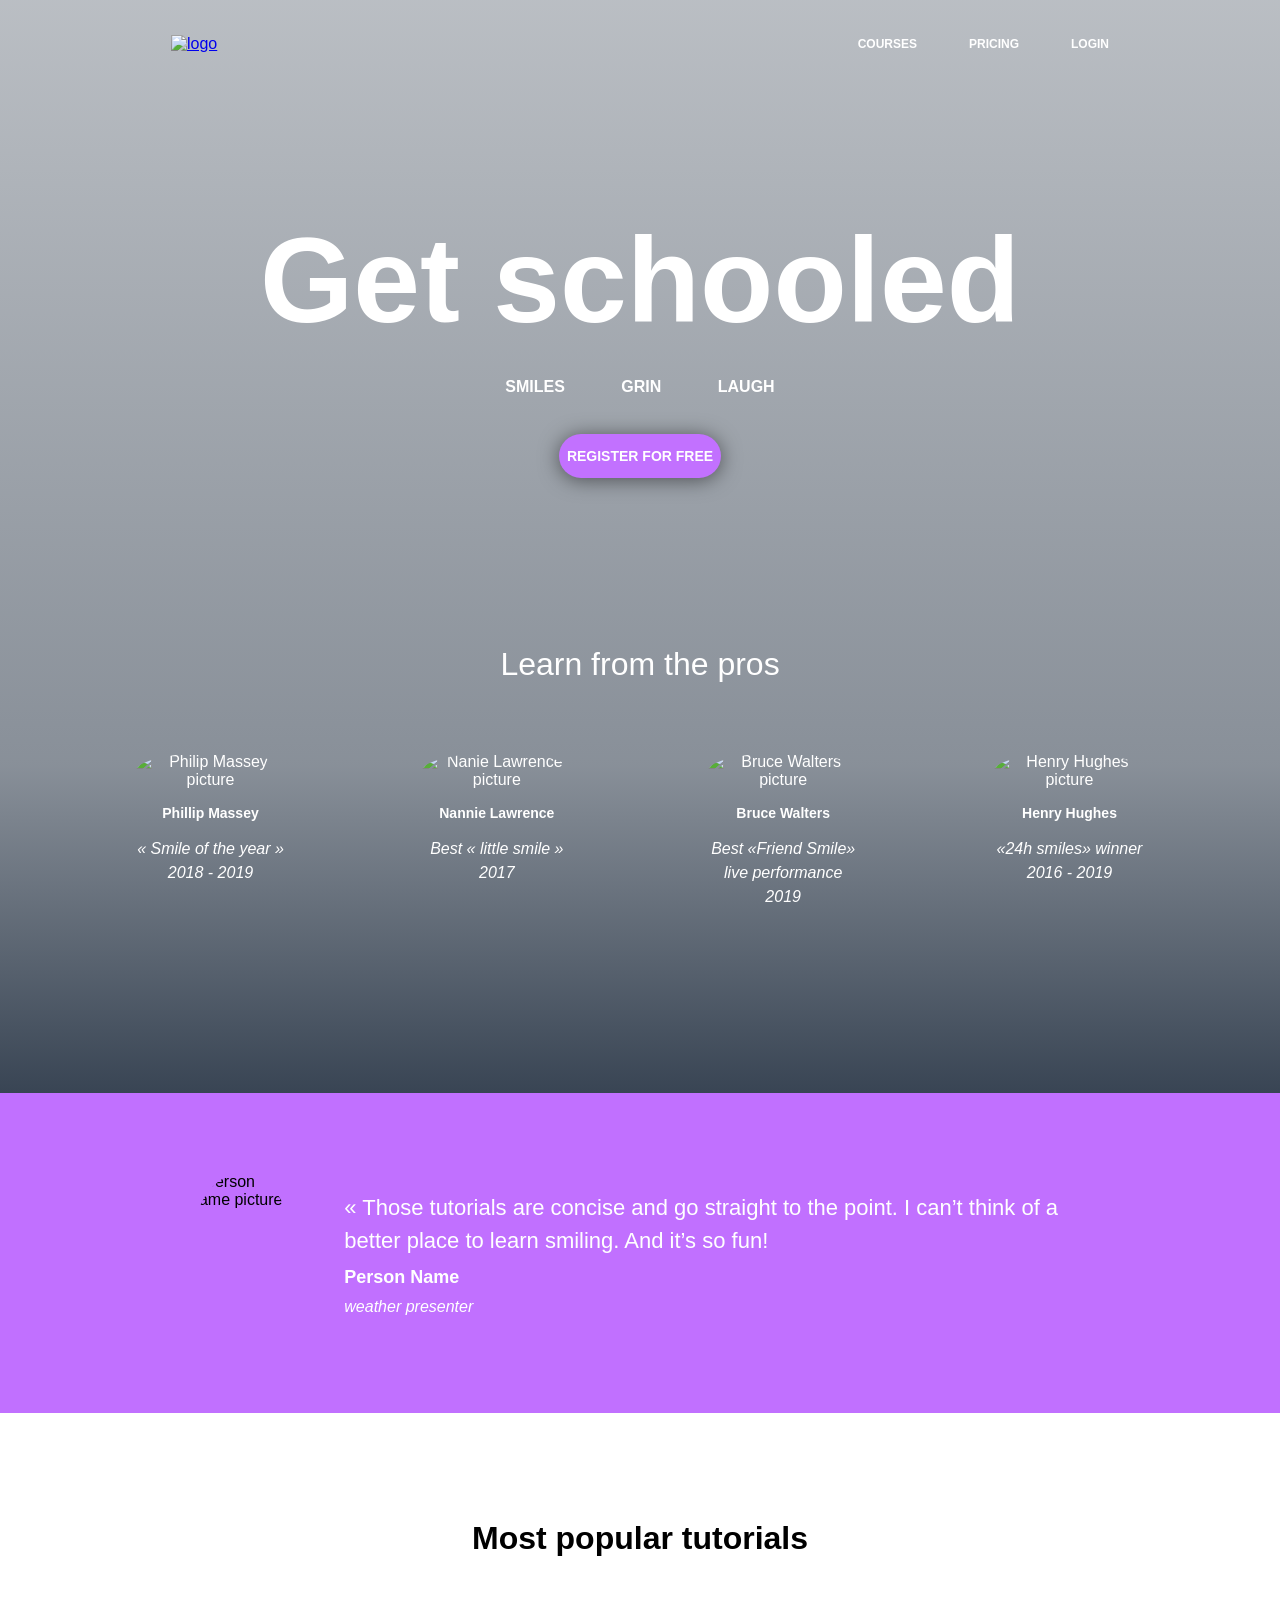
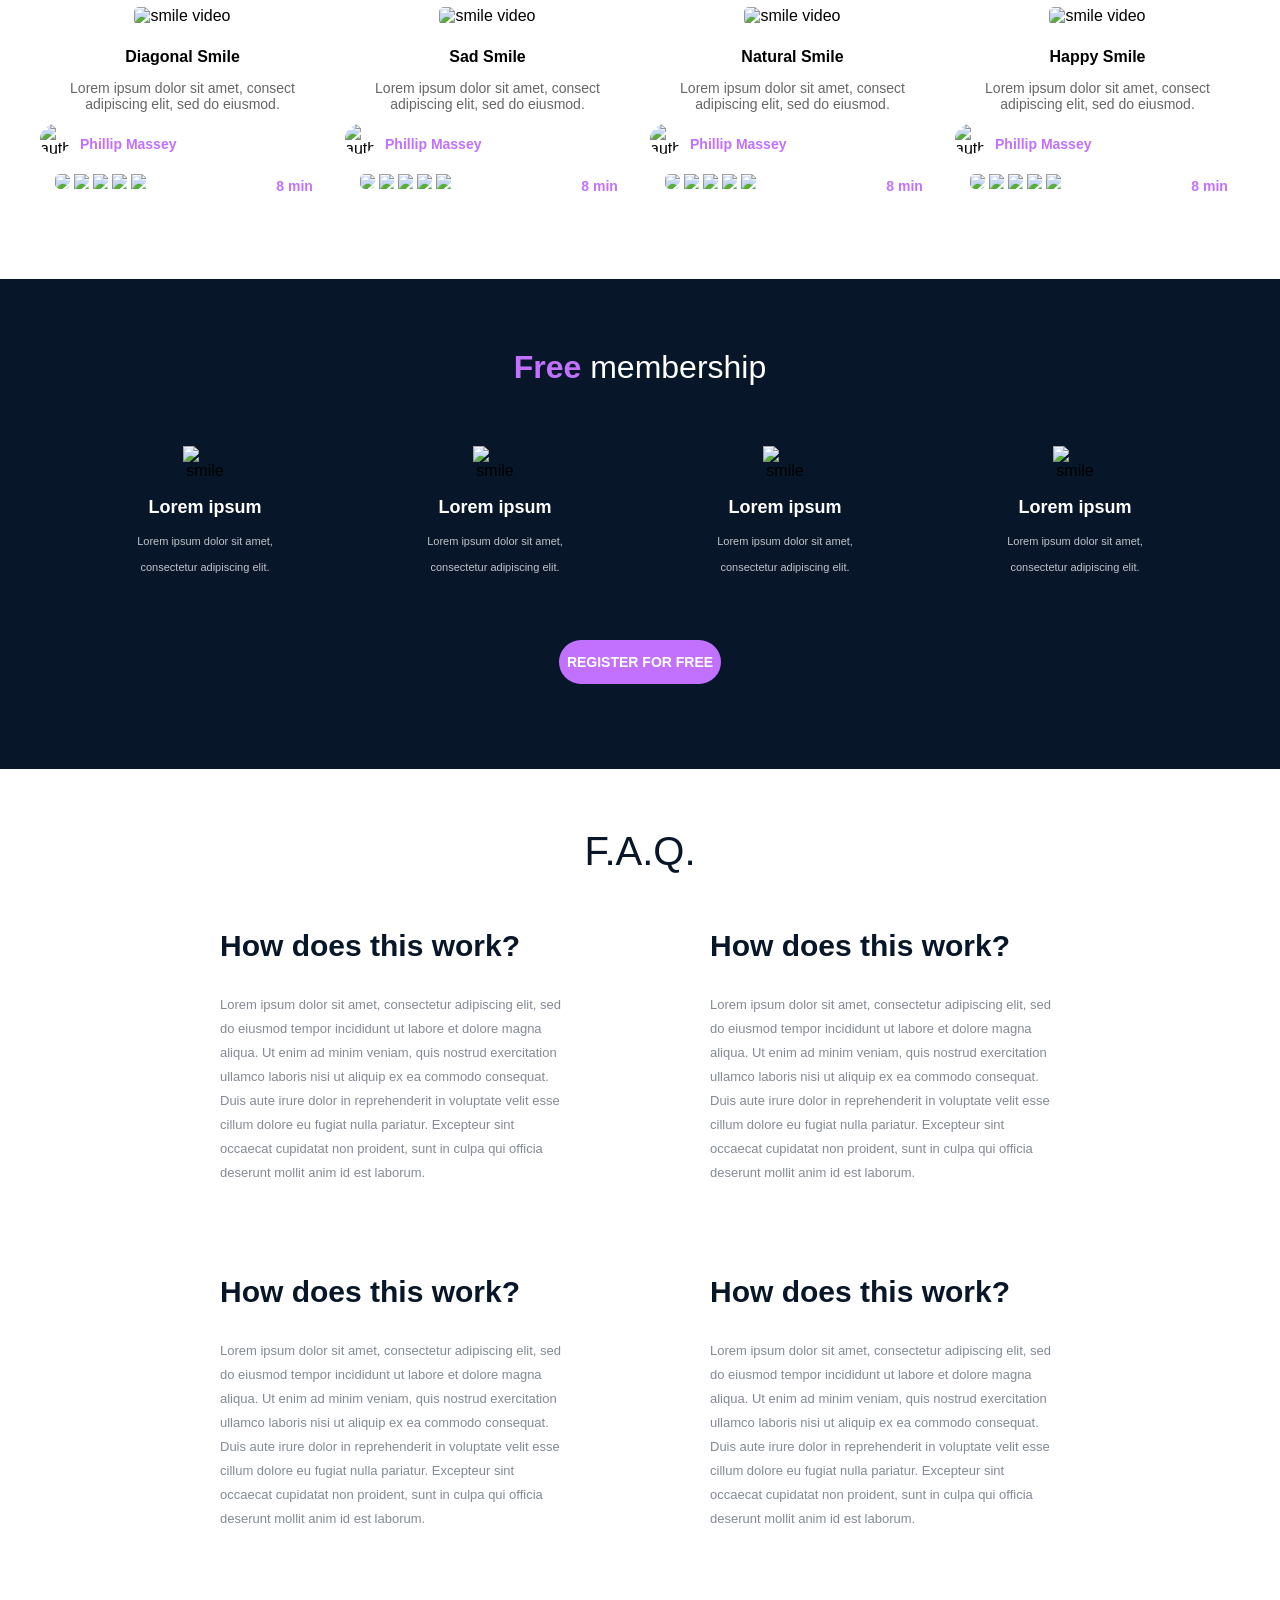
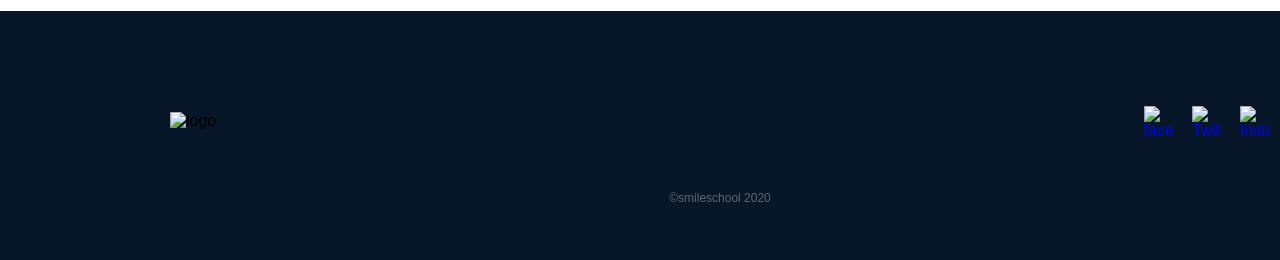
==== index.html @ f11e7d94 "move index and css to root" ====
<!DOCTYPE html>
<html lang="en">
<head>
    <meta charset="UTF-8">
    <meta name="viewport" content="width=device-width, initial-scale=1.0">
    <title>Document</title>
    <link rel="stylesheet" href="styles.css">
</head>
<body>
    <header>
        <a href="#">
            <img src="../images/logo.png" alt="logo">
        </a>
        <nav>
            <a href="#">COURSES</a>
            <a href="#">PRICING</a>
            <a href="#">LOGIN</a>
        </nav>
    </header>
    
    <main>
        <section class="main-part">
            <div>
                <h1>Get schooled</h1>
                <p>SMILES GRIN LAUGH</p>
                <button>REGISTER FOR FREE</button>
            </div>
            <div>
                <h2>Learn from the pros</h2>

                <div class="pros">
                    <div class="pro">
                        <img src="../images/avatar.png" alt="Philip Massey picture">
                        <h3>Phillip Massey</h3>
                        <p>« Smile of the year » 2018 - 2019</p>
                    </div>
                    <div class="pro">
                        <img src="../images/avatar (1).png" alt="Nanie Lawrence picture">
                        <h3>Nannie Lawrence</h3>
                        <p>Best « little smile » 2017</p>
                    </div>
                    <div class="pro">
                        <img src="../images/avatar (2).png" alt="Bruce Walters picture">
                        <h3>Bruce Walters</h3>
                        <p>Best «Friend Smile» live performance 2019</p>
                    </div>
                    <div class="pro">
                        <img src="../images/avatar (3).png" alt="Henry Hughes picture">
                        <h3>Henry Hughes</h3>
                        <p>«24h smiles» winner 2016 - 2019</p>
                    </div>
                </div>
            </div>
        </section>
        <section>
            <div>
                <img src="../images/avatar-4.png" alt="person name picture">
                <div>
                    <blockquote>« Those tutorials are concise and go straight to the point. I can’t think of a better place to learn smiling. And it’s so fun!</blockquote>
                    <p>Person Name</p>
                    <p>weather presenter</p>
                </div>
            </div>
        </section>
        <section>
            <h1>Most popular tutorials</h1>
            <div>
                <div>
                    <img src="../images/preview.png" alt="smile video">
                    <h2>Diagonal Smile</h2>
                    <p>Lorem ipsum dolor sit amet, consect adipiscing elit, sed do eiusmod.</p>
                    <div>
                        <img src="../images/avatar (5).png" alt="author picture">
                        <h3>Phillip Massey</h3>
                    </div>
                    <div>
                        <div>
                            <img src="../images/Star_1.png" alt="full star">
                            <img src="../images/Star_1.png" alt="full star">
                            <img src="../images/Star_1.png" alt="full star">
                            <img src="../images/Star_1.png" alt="full star">
                            <img src="../images/Star_5.png" alt="empty star">
                        </div>
                        <p>8 min</p>
                    </div>
                </div>

                <div>
                    <img src="../images/preview (1).png" alt="smile video">
                    <h2>Sad Smile</h2>
                    <p>Lorem ipsum dolor sit amet, consect adipiscing elit, sed do eiusmod.</p>
                    <div>
                        <img src="../images/avatar (5).png" alt="author picture">
                        <h3>Phillip Massey</h3>
                    </div>
                    <div>
                        <div>
                            <img src="../images/Star_1.png" alt="full star">
                            <img src="../images/Star_1.png" alt="full star">
                            <img src="../images/Star_1.png" alt="full star">
                            <img src="../images/Star_1.png" alt="full star">
                            <img src="../images/Star_5.png" alt="empty star">
                        </div>
                        <p>8 min</p>
                    </div>
                </div>
                
                <div>
                    <img src="../images/preview (2).png" alt="smile video">
                    <h2>Natural Smile</h2>
                    <p>Lorem ipsum dolor sit amet, consect adipiscing elit, sed do eiusmod.</p>
                    <div>
                        <img src="../images/avatar (5).png" alt="author picture">
                        <h3>Phillip Massey</h3>
                    </div>
                    <div>
                        <div>
                            <img src="../images/Star_1.png" alt="full star">
                            <img src="../images/Star_1.png" alt="full star">
                            <img src="../images/Star_1.png" alt="full star">
                            <img src="../images/Star_1.png" alt="full star">
                            <img src="../images/Star_5.png" alt="empty star">
                        </div>
                        <p>8 min</p>
                    </div>
                </div>

                <div>
                    <img src="../images/preview (3).png" alt="smile video">
                    <h2>Happy Smile</h2>
                    <p>Lorem ipsum dolor sit amet, consect adipiscing elit, sed do eiusmod.</p>
                    <div>
                        <img src="../images/avatar (5).png" alt="author picture">
                        <h3>Phillip Massey</h3>
                    </div>
                    <div>
                        <div>
                            <img src="../images/Star_1.png" alt="full star">
                            <img src="../images/Star_1.png" alt="full star">
                            <img src="../images/Star_1.png" alt="full star">
                            <img src="../images/Star_1.png" alt="full star">
                            <img src="../images/Star_5.png" alt="empty star">
                        </div>
                        <p>8 min</p>
                    </div>
                </div>
            </div>
        </section>
        <section>
            <h1><span class="highlight">Free</span> membership</h1>
            <div>
                <div>
                    <img src="../images/smile.png" alt="smile">
                    <h2>Lorem ipsum</h2>
                    <p>Lorem ipsum dolor sit amet,<br>consectetur adipiscing elit.</p>
                </div>
            </div>
            <div>
                <div>
                    <img src="../images/smile.png" alt="smile">
                    <h2>Lorem ipsum</h2>
                    <p>Lorem ipsum dolor sit amet, consectetur adipiscing elit.</p>
                </div>
            </div>
            <div>
                <div>
                    <img src="../images/smile.png" alt="smile">
                    <h2>Lorem ipsum</h2>
                    <p>Lorem ipsum dolor sit amet, consectetur adipiscing elit.</p>
                </div>
            </div>
            <div>
                <div>
                    <img src="../images/smile.png" alt="smile">
                    <h2>Lorem ipsum</h2>
                    <p>Lorem ipsum dolor sit amet, consectetur adipiscing elit.</p>
                </div>
            </div>
            <button>REGISTER FOR FREE</button>
        </section>
        <section>
            <h1>F.A.Q.</h1>
            <div class="row">
                <div class="item">
                    <h2>How does this work?</h2>
                    <p>Lorem ipsum dolor sit amet, consectetur adipiscing elit, sed do eiusmod tempor incididunt ut labore et dolore magna aliqua. Ut enim ad minim veniam, quis nostrud exercitation ullamco laboris nisi ut aliquip ex ea commodo consequat. Duis aute irure dolor in reprehenderit in voluptate velit esse cillum dolore eu fugiat nulla pariatur. Excepteur sint occaecat cupidatat non proident, sunt in culpa qui officia deserunt mollit anim id est laborum.</p>
                </div>
                <div class="item">
                    <h2>How does this work?</h2>
                    <p>Lorem ipsum dolor sit amet, consectetur adipiscing elit, sed do eiusmod tempor incididunt ut labore et dolore magna aliqua. Ut enim ad minim veniam, quis nostrud exercitation ullamco laboris nisi ut aliquip ex ea commodo consequat. Duis aute irure dolor in reprehenderit in voluptate velit esse cillum dolore eu fugiat nulla pariatur. Excepteur sint occaecat cupidatat non proident, sunt in culpa qui officia deserunt mollit anim id est laborum.</p>
                </div>
            </div>
            <div class="row">
                <div class="item">
                    <h2>How does this work?</h2>
                    <p>Lorem ipsum dolor sit amet, consectetur adipiscing elit, sed do eiusmod tempor incididunt ut labore et dolore magna aliqua. Ut enim ad minim veniam, quis nostrud exercitation ullamco laboris nisi ut aliquip ex ea commodo consequat. Duis aute irure dolor in reprehenderit in voluptate velit esse cillum dolore eu fugiat nulla pariatur. Excepteur sint occaecat cupidatat non proident, sunt in culpa qui officia deserunt mollit anim id est laborum.</p>
                </div>
                <div class="item">
                    <h2>How does this work?</h2>
                    <p>Lorem ipsum dolor sit amet, consectetur adipiscing elit, sed do eiusmod tempor incididunt ut labore et dolore magna aliqua. Ut enim ad minim veniam, quis nostrud exercitation ullamco laboris nisi ut aliquip ex ea commodo consequat. Duis aute irure dolor in reprehenderit in voluptate velit esse cillum dolore eu fugiat nulla pariatur. Excepteur sint occaecat cupidatat non proident, sunt in culpa qui officia deserunt mollit anim id est laborum.</p>
                </div>
            </div>
        </section>
    </main>
    <footer>
        <div>
            <div>
                <img src="../images/logo.png" alt="logo">
                <div>
                    <a href="#">
                        <img src="../images/Combined Shape.png" alt="facebook link">
                    </a>
                    <a href="#">
                        <img src="../images/Twitter_White.png" alt="Twitter link">
                    </a>
                    <a href="#">
                        <img src="../images/Instagram_White.png" alt="Instagram link">
                    </a>
                </div>
            </div>
            <p>©smileschool 2020</p>
        </div>
    </footer>
</body>
</html>
---- styles.css ----
body {
    margin: 0;
    font-family: "Source Sans Pro", Helvetica, sans-serif;
}

/* ==================== HEADER + FIRST SECTIONS TASK 2 ================================= */
/* HEADER */
header {
    position: absolute;
    top: 35px;
    left: 0;
    width: 100%;
    z-index: 10;
    display: flex;
    justify-content: space-between;
    align-items: center;
    padding: 0 171px;
    box-sizing: border-box;
}

header a img {
    display: block;
    width: 167px;
    height: auto;
}

header nav {
    display: flex;
    gap: 52px;
}

header nav a {
    text-decoration: none;
    color: #ffffff;
    font-size: 12px;
    font-weight: 700;
}

/* SECTION HERO */
.main-part {
    width: 100%;
    min-height: 1093px;
    margin: 0 auto;
    box-sizing: border-box;
    text-align: center;
    color: #ffffff;
    background-image: linear-gradient(
        to bottom,
        rgba(7, 22, 41, 0.28) 0%,
        rgba(7, 22, 41, 0.48) 70%,
        rgba(7, 22, 41, 0.8) 100%
    ), url("../images/background.png");
    background-size: cover;
    background-repeat: no-repeat;
    background-position: center top;
    padding-top: 220px;
}

/* MAIN TITLE */
.main-part h1 {
    font-weight: 700;
    font-size: 120px;
    margin: 0;
    line-height: 1;
}

/* sub-title */
.main-part > div:first-child > p {
    margin: 38px 0;
    font-size: 16px;
    font-weight: 700;
    letter-spacing: 0;
    word-spacing: 52px;
    text-transform: uppercase;
}

/* main button */
.main-part > div:first-child button {
    width: 162px;
    height: 44px;
    background-color: #c271ff;
    border-radius: 22px;
    color: #ffffff;
    font-weight: 600;
    font-size: 14px;
    border: none;
    box-shadow: 0 2px 20px rgba(0, 0, 0, 0.5);
    cursor: pointer;
}

.main-part h2 {
    margin: 168px 0 70px;
    font-weight: 300;
    font-size: 32px;
}

/* Grill pros */
.main-part .pros {
    width: 1009px;
    margin: 58px auto 0;
    display: flex;
    justify-content: space-between;
    align-items: flex-start;
    gap: 0;
}

.main-part .pros .pro {
    width: 150px;
    text-align: center;
}

.main-part .pros img {
    width: 150px;
    height: 150px;
    border-radius: 50%;
    object-fit: cover;
    margin-bottom: 16px;
}

.main-part .pros h3 {
    font-weight: 700;
    font-size: 14px;
    margin: 0 0 8px;
}

.main-part .pro p {
    width: 100%;
    top: calc(50.00% + 165px);
    left: 0;
    font-family: "Source Sans Pro-Italic", Helvetica;
    font-weight: 400;
    font-style: italic;
    color: #ffffff;
    font-size: 16px;
    text-align: center;
    letter-spacing: 0;
    line-height: 24px;
}

/* ==================== QUOTE SECTION TASK 3 ================================= */
main section:nth-of-type(2) {
    background-color: #c170ff;
    padding: 80px 0;
}

/* Contenair */
main section:nth-of-type(2) > div {
    width: 900px;
    margin: 0 auto;
    display: flex;
    align-items: center;
    gap: 50px;
}

/* Image avatar */
main section:nth-of-type(2) img {
    width: 160px;
    height: 160px;
    border-radius: 50%;
}

/* Texte */
main section:nth-of-type(2) blockquote {
    font-family: "Source Sans Pro", Helvetica;
    font-size: 22px;
    line-height: 1.5;
    color: #ffffff;
    margin-bottom: 20px;
    margin: 0;
}

/* Name */
main section:nth-of-type(2) p:first-of-type {
    font-weight: 700;
    font-size: 18px;
    color: #ffffff;
    margin-bottom: 5px;
    margin: 0;
}

/* Job */
main section:nth-of-type(2) p:last-of-type {
    font-style: italic;
    font-size: 16px;
    color: #ffffff;
    margin: 0;
}

main section:nth-of-type(2) > div > div {
    display: flex;
    flex-direction: column;
    justify-content: center;
    gap: 10px;
}

/* ==================== VIDEO LIST SECTION TASK 4 ================================= */

/* Section */
main section:nth-of-type(3) {
    padding: 80px 0;
    text-align: center;
}

/* Title */
main section:nth-of-type(3) h1 {
    font-size: 32px;
    margin-bottom: 50px;
}

/* Contenair of cards */
main section:nth-of-type(3) > div {
    width: 1200px;
    margin: 0 auto;
    display: flex;
    justify-content: space-between;
    gap: 20px;
}

/* Card container for play button overlay */
main section:nth-of-type(3) > div > div {
    position: relative;
}

main section:nth-of-type(3) > div > div::after {
    content: '';
    position: absolute;
    top: 0;
    left: 0;
    right: 0;
    bottom: auto;
    width: 100%;
    padding-bottom: 62.5%;
    background-image: url('../images/play.png');
    background-size: 64px 64px;
    background-repeat: no-repeat;
    background-position: center;
    pointer-events: none;
}

/* one card */
main section:nth-of-type(3) > div > div > div:first-of-type img {
    width: 30px;
    height: 30px;
    border-radius: 50%;   /* rond */
    object-fit: cover;
}

/* Image preview */
main section:nth-of-type(3) img:first-child {
    width: 100%;
    border-radius: 5px;
    margin-bottom: 10px;
}

/* Video title */
main section:nth-of-type(3) h2 {
    font-size: 16px;
    margin-bottom: 10px;
}

/* Description */
main section:nth-of-type(3) p {
    font-size: 14px;
    color: #666;
    margin-bottom: 10px;
}

/* Author */
main section:nth-of-type(3) > div > div > div:first-of-type {
    display: flex;
    align-items: center;
    gap: 10px;
}

main section:nth-of-type(3) h3 {
    font-size: 14px;
    color: #c170ff;
}

/* Rating + duration */
main section:nth-of-type(3) > div > div > div:last-of-type {
    display: flex;
    align-items: center;
    width: 89.8%;
    margin-left: 5.1%;
    margin-top: 8px;
}

/* Star */
main section:nth-of-type(3) > div > div > div:last-of-type div {
    display: flex;
    gap: 4px;
    width: 41.96%;
}

main section:nth-of-type(3) > div > div > div:last-of-type img {
    width: 15px;
    height: 15px;
}

main section:nth-of-type(3) > div > div > div:last-of-type p {
    margin: 0 0 0 auto;
    width: 13.33%;
    text-align: right;
    white-space: nowrap;
    color: #c271ff;
    font-size: 14px;
    font-weight: 600;
}

/* ====================MENBERSHIP SECTION TASK 5 ================================= */

main section:nth-of-type(4) {
    background: #071629;
    padding: 70px 80px 85px;
    display: grid;
    grid-template-columns: repeat(4, 1fr);
    row-gap: 60px;
    column-gap: 40px;
    text-align: center;
}

main section:nth-of-type(4) > h1 {
    grid-column: 1 / -1;
    margin: 0;
    color: #fff;
    font-size: 32px;
    font-weight: 300;
}
.highlight {
    color: #c271ff;
    font-weight: 700;
}

main section:nth-of-type(4) > div {
    display: flex;
    justify-content: center;
}

main section:nth-of-type(4) > div > div {
    width: 160px;
    display: flex;
    flex-direction: column;
    align-items: center;
    text-align: center;
}

main section:nth-of-type(4) > div > div img {
    width: 44px;
    height: 35px;
    margin-bottom: 16px;
}

main section:nth-of-type(4) > div > div h2 {
    margin: 0 0 10px;
    color: #ffffff;
    font-size: 18px;
    font-weight: 600;
    line-height: 1.2;
}

main section:nth-of-type(4) > div > div p {
    margin: 0 auto;
    width: 142px;
    color: rgba(255, 255, 255, 0.75);
    font-size: 11px;
    font-weight: 400;
    line-height: 26px; 
}

main section:nth-of-type(4) > button {
    grid-column: 1 / -1;
    justify-self: center;
    width: 162px;
    height: 44px;
    border: 0;
    border-radius: 22px;
    background: #c271ff;
    color: #fff;
    font-size: 14px;
    font-weight: 600;
}

/* ==================== FAQ TASK 6 ================================= */

main section:nth-of-type(5) {
    max-width: 1000px;
    margin: 0 auto 80px;
    padding: 60px 20px 0;
}

main section:nth-of-type(5) > h1 {
    text-align: center;
    width: 100%;
    font-family: "Source Sans Pro-light", Helvetica, sans-serif;
    font-weight: 300;
    font-size: 40px;
    margin: 0 0 56px;
    letter-spacing: 0;
    color: #071629;
    line-height: 1.1;
}

.row {
    display: flex;
    flex-direction: row;
    justify-content: center;
    width: 100%;
    align-items: flex-start;
    gap: 140px;
}

.row .item {
    padding: 0;
    flex: 0 0 350px;
    max-width: 350px;
}

.row .item h2 {
    position: relative;
    font-family: "Source Sans Pro-bold", Helvetica, sans-serif;
    font-weight: 700;
    font-size: 30px;
    letter-spacing: 0;
    color: #071629;
    margin: 0 0 30px;
    text-align: left;
}

.row .item p {
    position: relative;
    font-family: "Source Sans Pro-Regular", Helvetica, sans-serif;
    font-weight: 400;
    font-size: 13px;
    color: #07162980;
    letter-spacing: 0;
    line-height: 24px;
    margin: 0;
    max-width: 345px;
    text-align: left;
}

main section:nth-of-type(5) .row + .row {
  margin-top: 90px;
}

/* ====================FOOTER SECTION TASK 7 ================================= */

footer {
    background-color: #071629;
    width: 1440px;
    height: 249px;
}

footer > div {
    width: 1100px;
    margin: 0 auto;
    padding: 95px 0 35px;
}

footer > div > div {
    display: flex;
    justify-content: space-between;
    align-items: center;
    margin-bottom: 55px;
}

footer > div > div > img {
    width: 170px;
    height: auto;
    display: block;
}

footer > div > div > div {
    display: flex;
    align-items: center;
    gap: 18px;
}

footer > div > div > div a {
    display: inline-flex;
}

footer > div > div > div a img {
    width: 30px;
    height: 30px;
    display: block;
}

footer p {
    margin: 35px 0 0;
    text-align: center;
    font-size: 12px;
    color: rgba(255, 255, 255, 0.35);
}
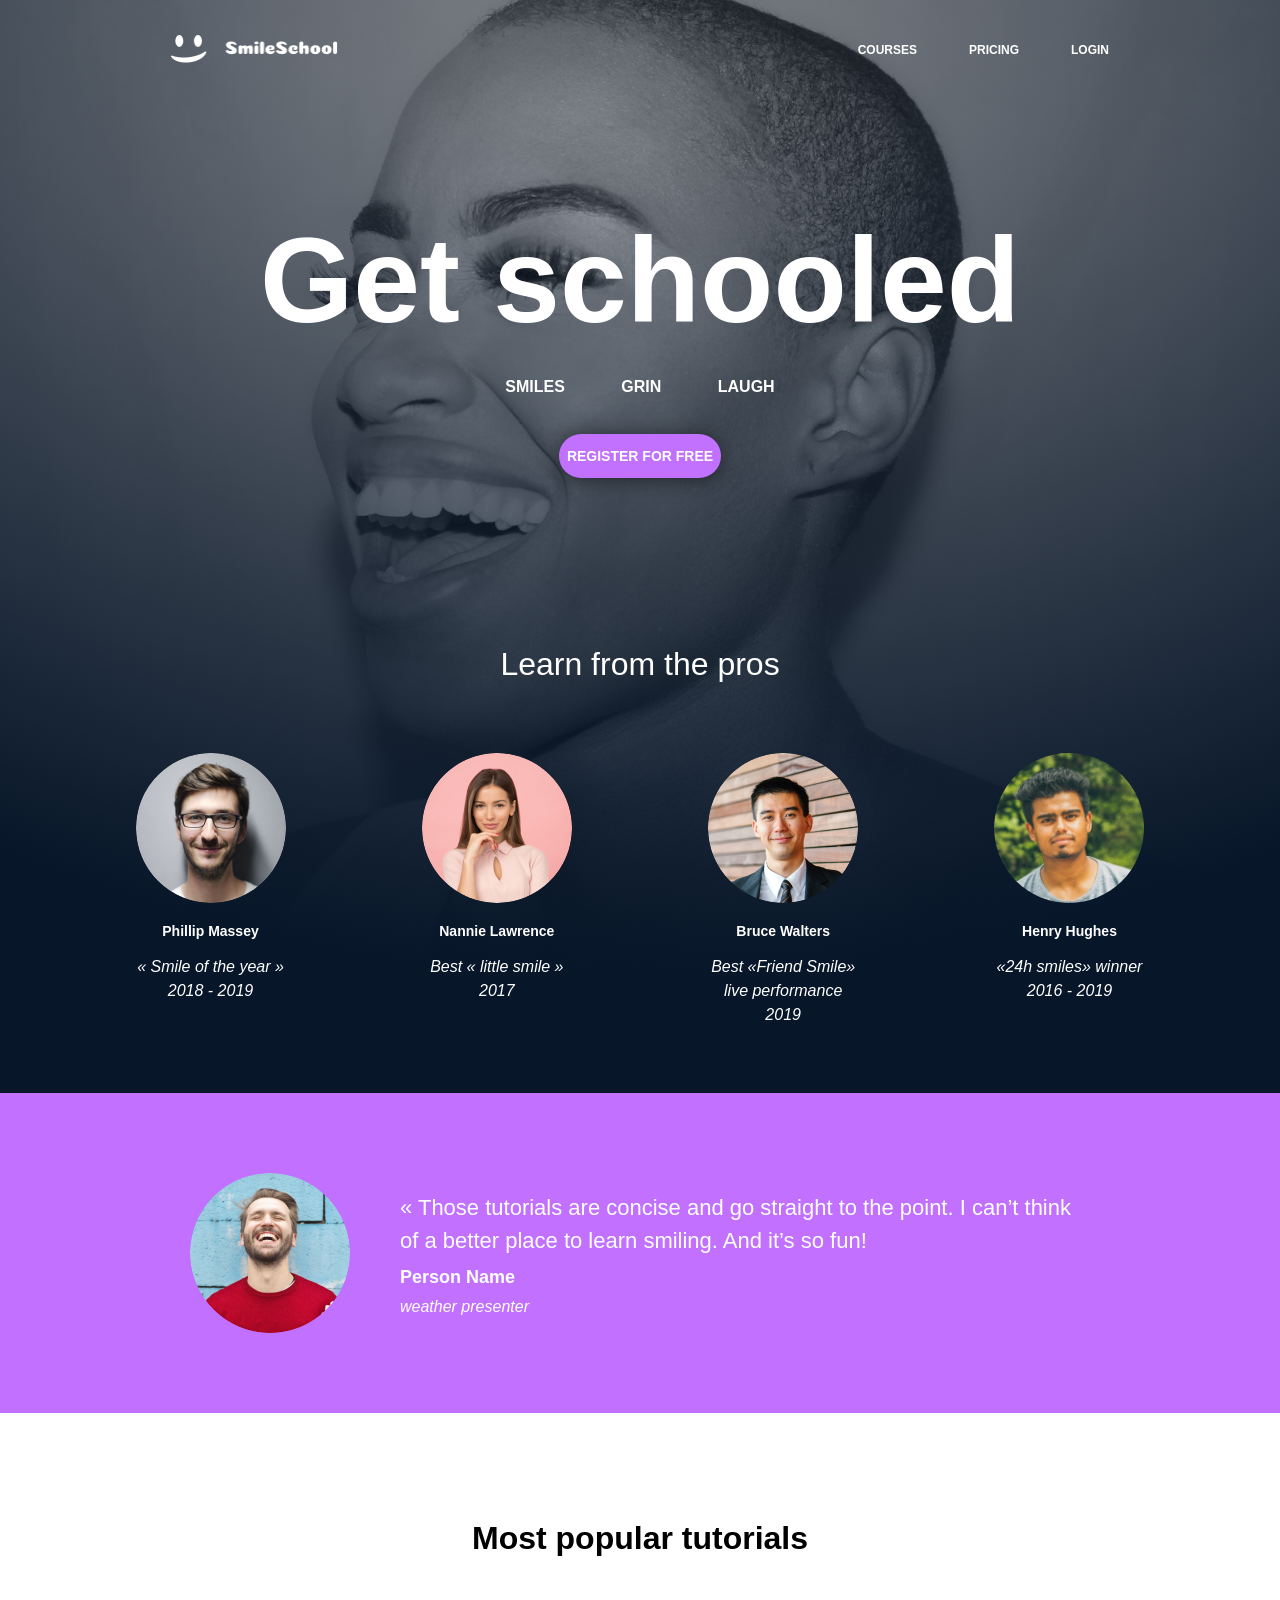
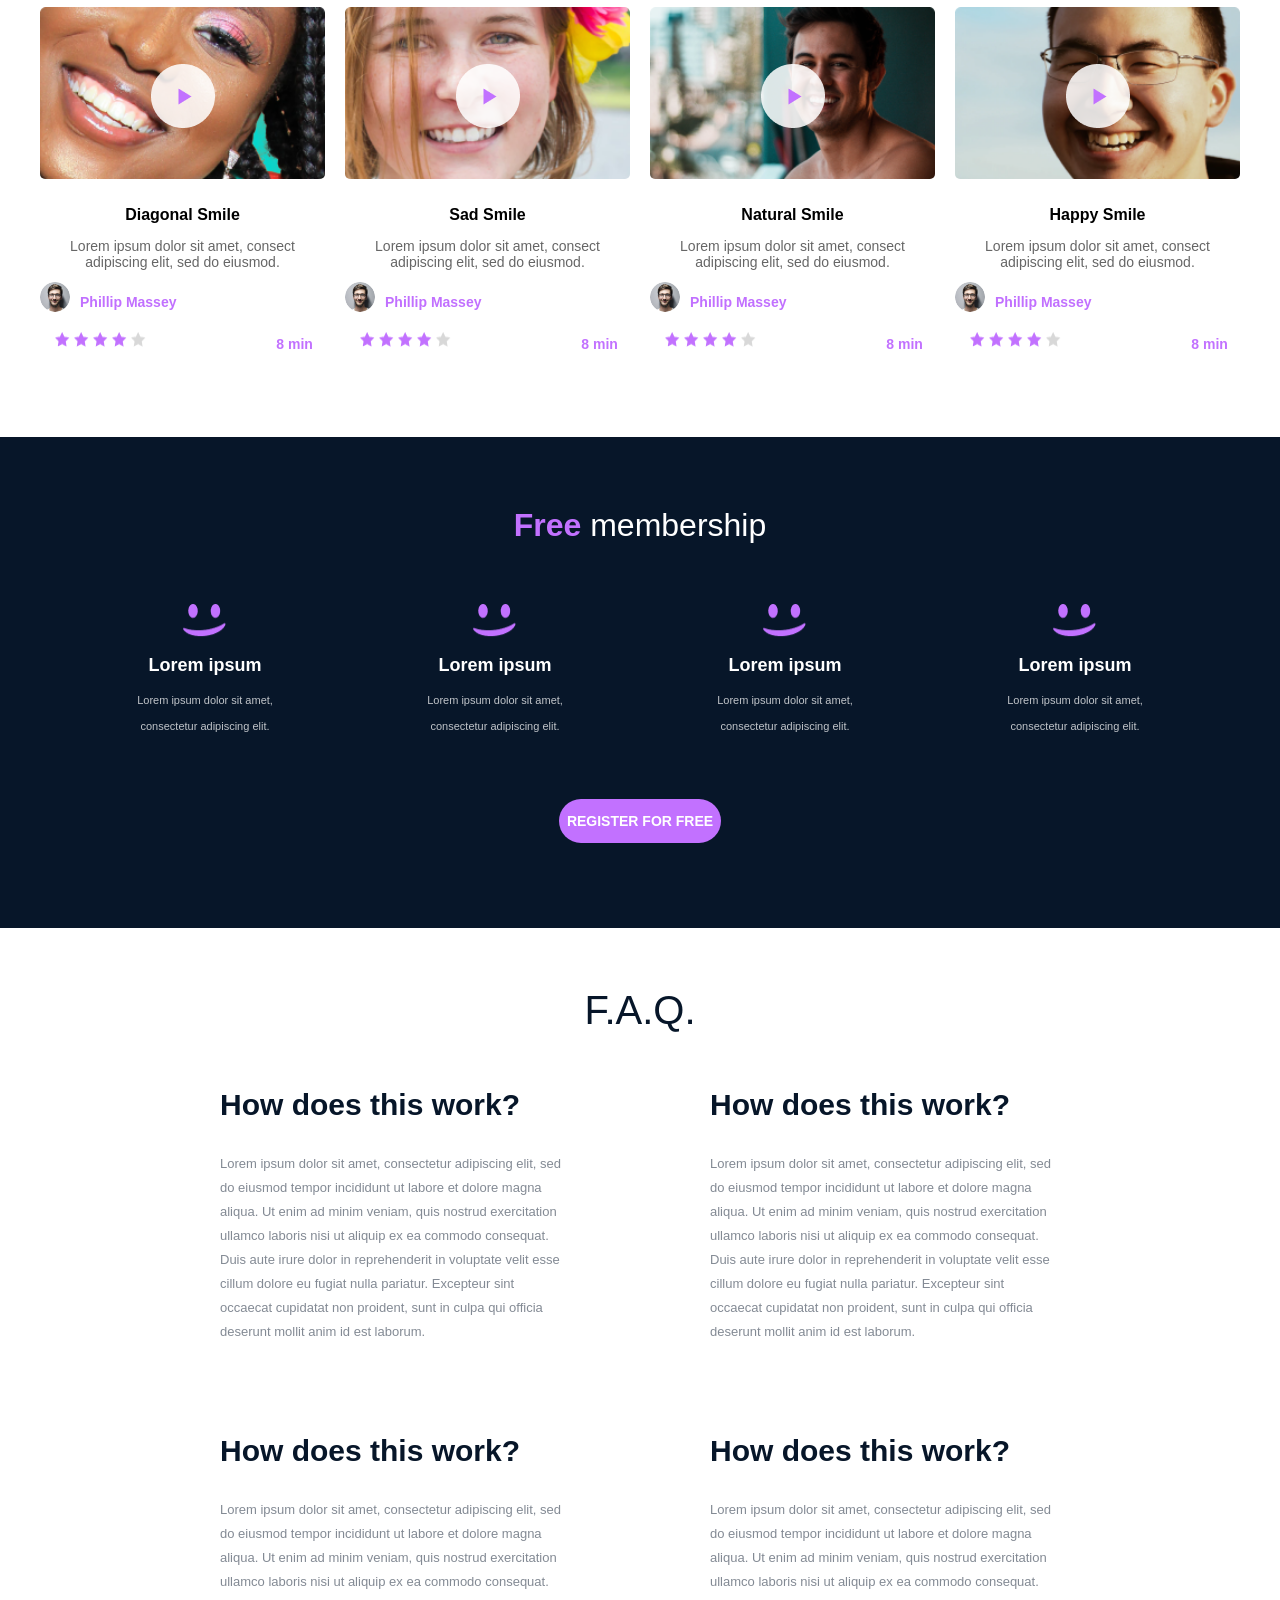
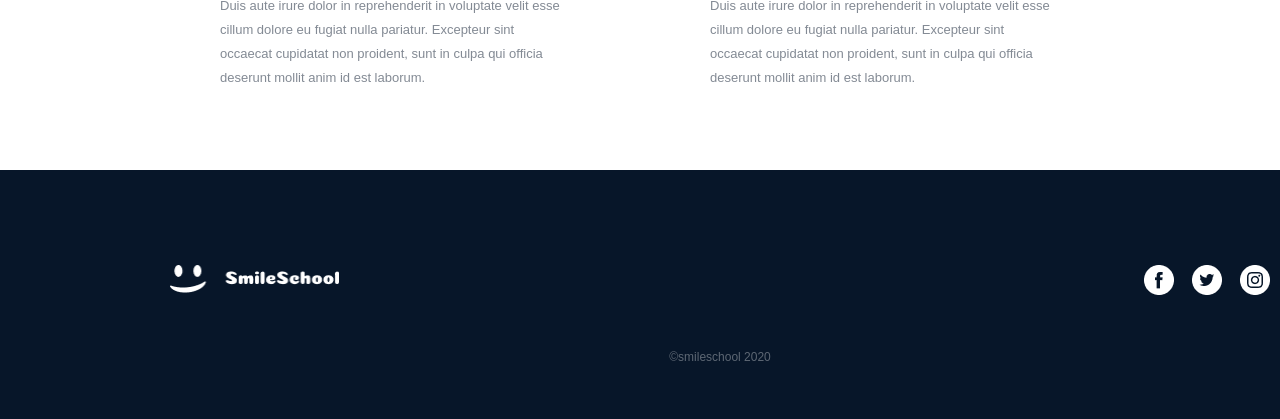
==== commit 0271fe28: "copy images to root" ====
--- a/index.html
+++ b/index.html
@@ -9,7 +9,7 @@
 <body>
     <header>
         <a href="#">
-            <img src="../images/logo.png" alt="logo">
+            <img src="images/logo.png" alt="logo">
         </a>
         <nav>
             <a href="#">COURSES</a>
